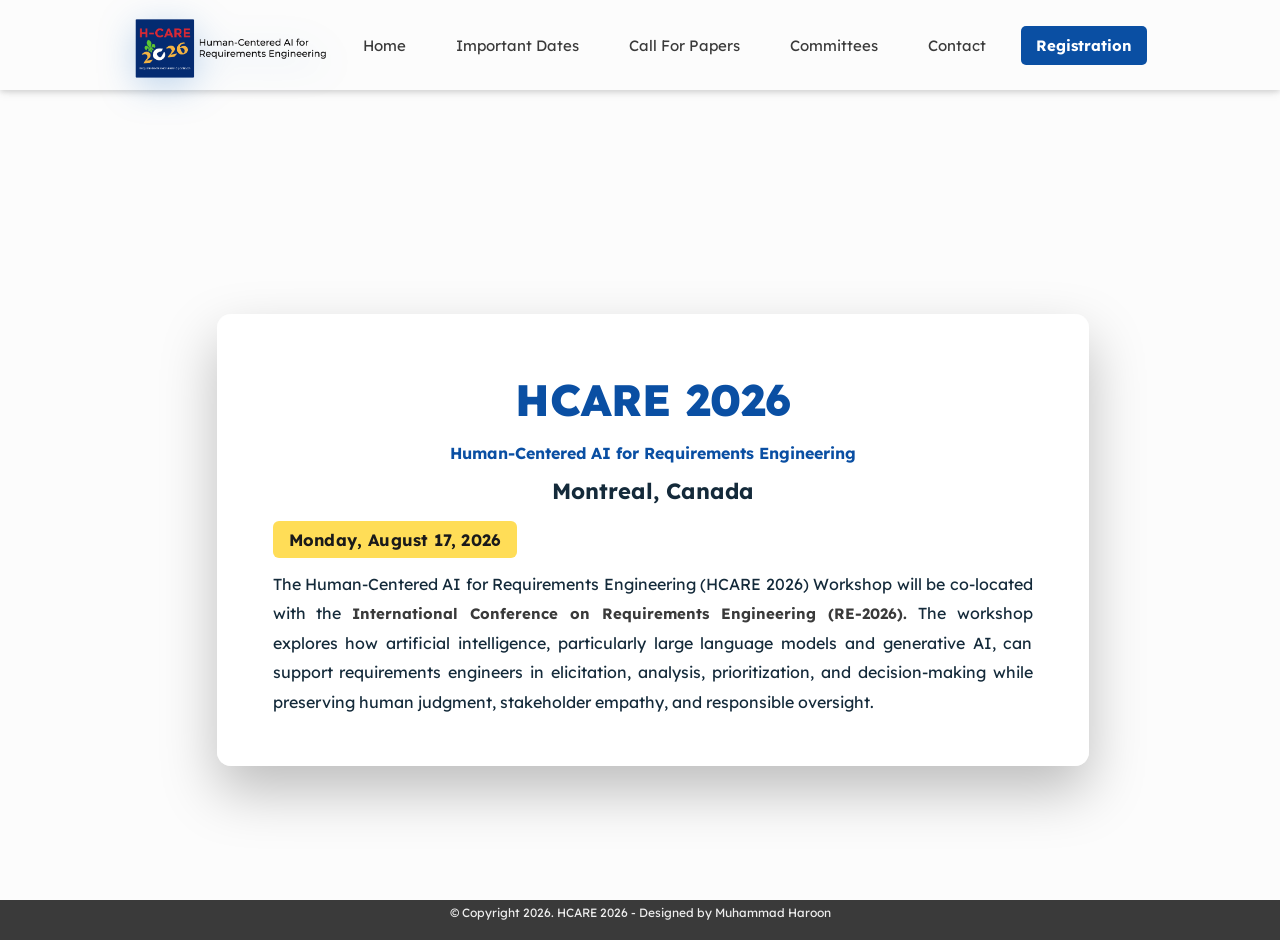
==== index.html @ 696bc007 "Update index.html" ====
<!DOCTYPE html>
<html lang="en">
<head>
  <meta charset="UTF-8">
  <meta name="viewport" content="width=device-width, initial-scale=1.0">
  <title>HCARE 2026</title>
  <link rel="stylesheet" href="style.css">
  <link rel="preconnect" href="https://fonts.googleapis.com">
  <link rel="preconnect" href="https://fonts.gstatic.com" crossorigin>
  <link href="https://fonts.googleapis.com/css2?family=Lexend:wght@100..900&family=Open+Sans:ital,wght@0,300..800;1,300..800&display=swap" rel="stylesheet">
  <link href='https://unpkg.com/boxicons@2.1.4/css/boxicons.min.css' rel='stylesheet'>
  <link rel="icon" href="images/tac-icon-blue-transparent.png" type="image/icon type">
  <script src="scripts.js" defer></script>

  <style>

/* ===== HERO CONTENT ===== */

#idea26-hero-fixed {
  position: relative;
  min-height: calc(100vh - 90px); /* accounts for navbar height */
  padding-top: 90px;              /* pushes content below navbar */
  display: flex;
  align-items: center;
  justify-content: center;
  overflow: hidden;
}

.idea26-hero-content {
  position: relative;
  z-index: 1;
  max-width: 900px;
  text-align: center;
  padding: 48px 56px;
  background: rgba(255, 255, 255, 0.88);
  border-radius: 14px;
  box-shadow: 0 25px 55px rgba(0,0,0,0.25);
}


/* ===== TEXT STYLING ===== */
.idea26-tag {
  display: block;
  font-weight: 700;
  color: #0a4fa3;
  letter-spacing: 1px;
  margin-bottom: 10px;
}

.idea26-title {
  font-size: 44px;
  line-height: 1.2;
  color: #0a4fa3;
  margin: 12px 0;
}



.idea26-location {
  font-size: 22px;
  font-weight: 700;
  color: #142a3a;
  margin-bottom: 16px;
}

.idea26-description {
  font-size: 16px;
  line-height: 1.85;
  color: #142a3a;
  max-width: 760px;
  margin: 0 auto;
}

.idea26-description_p {
  font-size: 16px;
  line-height: 1.85;
  color: #0a4fa3;
  max-width: 760px;
  margin: 0 auto;
}

/* ===== TITLE ===== */
#main-title {
  font-size: 32px;
  font-weight: 800;
  color: #1d3d55;
  margin-bottom: 24px;
  position: relative;
}

#main-title::after {
  content: "";
  width: 80px;
  height: 4px;
  background: #0a4fa3;
  display: block;
  margin: 12px auto 0;
  border-radius: 2px;
}

/* ===== TEXT ===== */
#main-text p {
  font-size: 16px;
  line-height: 1.85;
  margin-bottom: 18px;
  color: #333;
  text-align: justify;
}

#header {
    height: 90px;       /* EXACT navbar height */
    width: 100%;
}
.header {
    position: fixed;
    top: 0;
    left: 0;
    width: 100%;
    height: 90px;
    z-index: 9999;
    background: #fcfcfc;
}

.text-page {
  width: 80%;
  margin: 20px auto;
  padding-bottom: 20px; /* 👈 pushes footer down */
}
.idea26-date-highlight {
  margin: 12px 0;
}

.idea26-date-badge {
  display: inline-block;
  background-color: #ffdd57; /* jaune vif pour attirer l'oeil */
  color: #1a1a1a;
  font-weight: 700;
  font-size: 1.1rem;
  padding: 6px 16px;
  border-radius: 6px;
  letter-spacing: 0.3px;
}
  </style>
</head>
<body>

  <!-- Header is included here by JS - check scripts.js  -->
  <div id="header" class="header"></div>

  <main>
    <section class="cover" id="idea26-hero-fixed">
      <div class="idea26-hero-content">
        <h2 class="idea26-title">HCARE 2026</h2>
        <h1 class="idea26-description_p">Human-Centered AI for Requirements Engineering</h1>
        <h2 class="idea26-location">Montreal, Canada</h2>
        <p class="idea26-date-highlight">
          <span class="idea26-date-badge">Monday, August 17, 2026</span>
        </p>
        <p class="idea26-description">
          The Human-Centered AI for Requirements Engineering (HCARE 2026) Workshop will be co-located with the <strong>International Conference on Requirements Engineering (RE-2026).</strong> The workshop explores how artificial intelligence, particularly large language models and generative AI, can support requirements engineers in elicitation, analysis, prioritization, and decision-making while preserving human judgment, stakeholder empathy, and responsible oversight.
        </p>
      </div>
  </main>

  <!-- Footer is included here by JS - check scripts.js  -->
  <div id="footer"></div>

</body>
</html>
---- style.css ----
* {
    margin: 0;
    padding: 0;
    box-sizing: border-box;
    font-family: 'Lexend', sans-serif;
    font-size: 15px;
    color: #3a3a3a;
}

html {
    scroll-behavior: smooth;
    scroll-padding-top: 90px; /* Offset for sticky menu */
}

#header {
    top: 0;
    position: sticky;
}

header {
    height: 90px;
    font-weight: 400;
    background-color:#fcfcfc;;
    /* background-color: rgba(250, 250, 250, 0.85); */
    box-shadow: 0 2px 5px 0 rgba(0, 0, 0, 0.1), 0 2px 10px 0 rgba(0, 0, 0, 0.1);
    display: flex;
    justify-content: space-around;
    align-items: center;
}

nav {
    display: flex;
    justify-content: space-between;
    align-items: center;
    min-width: 80%;
}

nav ul {
    list-style: none;
    margin: 0;
    padding: 0;
    display: flex;
    align-items: center;
    flex-wrap: wrap;
}

nav ul li {
    position: relative; /* Required for dropdown positioning */
    margin: 0 10px;
}

nav ul li a {
    display: flex;
    text-decoration: none;
    padding: 10px 15px;
    border-radius: 5px;
    transition: background-color 0.3s;
}

nav ul li a:hover {
    background-color: #0092f6;
}

.link-btn {
    background-color: #0a4fa3;
    color: #fff;
    font-weight: bold;
    border-radius: 5px;
    padding: 10px 15px;
    text-decoration: none;
}

.link-btn:hover {
    background-color: #0a4fa3;
}

/* Dropdown Menu */
nav ul li ul.dropdown {
    display: none; /* Hide dropdown initially */
    position: absolute;
    top: 100%; /* Position below parent <li> */
    left: 0;
    background-color: white;
    box-shadow: 0 4px 6px rgba(0, 0, 0, 0.1);
    border-radius: 5px;
    padding: 10px 0;
    z-index: 1000;
}

nav ul li ul.dropdown li {
    width: 150px; /* Set a fixed width for dropdown items */
}

nav ul li ul.dropdown li a {
    padding: 10px 15px;
    display: block;
    text-align: left;
}

nav ul li ul.dropdown li a:hover {
    background-color: #f2f2f2;
}

/* Show Dropdown on Hover */
nav ul li:hover>ul.dropdown {
    display: block; /* Show dropdown when hovering over parent <li> */
}

footer {
    height: 40px;
    background: #3a3a3a;
    font-weight: 400;
    display: flex;
    justify-content: space-around;
    align-items: center;
}

footer a, footer p  {
    color: #eee;
    font-size: 12px;
    text-align: center;
}

.news {
    display: flex;
    flex-direction: column;
    list-style-type: none;
    line-height: 25px;

    /* Scroll */
    flex: 1;
    overflow-y: auto;
}

.news li {
    margin: 10px 0px;
    text-decoration: none;
}

.news a,
.text-page a {
    color: #f97c00;
}

main {
    display: flex;
    flex-direction: column;
    align-items: center;
    min-height: calc(100vh - 90px - 40px); /* Subtracts header and footer heights */
}

.cover { 
    
     display: flex; 
     height: calc(100vh - 90px); /* subtract menu height */ 
     align-items: center; 
     justify-content: right; 
     padding-left: 25px; 
     background-image: url("images/Canada_2.jpg"); 
     background-position: center; 
     background-size: center; 
     width: 100%;
     }

.cover-content {
    max-width: 50%;
    padding: 22px 22px;
    background-color: rgba(255, 255, 255, 0.85);
    border-radius: 5px;

    display: flex;
    flex-direction: column;
    align-items: flex-start;
    justify-content: flex-start;
}

.content-text p {
    
}

.sponsors {
    display: flex;
    align-items: center;
    justify-content: center;
    flex-direction: column;
    height: auto;
    padding: 45px 0px;
}

.sponsors div {
    display: flex;
    justify-content: flex-start;
    flex-wrap: wrap;
    width: 60%;
}

.sponsors h3 {
    font-size: 35px;
    padding: 20px 0px;
}

.sponsors img {
    width: 70%;
    max-height: 100px;
    max-width: 200px;
    margin: 25px 20px;
}

main h1 {
    font-size: 48px;
    color: #f97c00;
}

main h2 {
    font-size: 26px;
    color: #142a3a;
    font-weight: 800;
    margin: 8px 0px;
}

main h3 {
    font-size: 20px;
    color: #1d3d55;
    font-weight: 600;
    margin: 8px 0px;
}

main h4 {
    font-size: 18px;
    font-weight: 500;
    margin: 3px 0;
}

main p {
    line-height: 25px;
    margin: 8px 0;
}

p {
    text-align: justify;
    text-justify: inter-word;
    line-height: 1.8;
    margin-bottom: 15px;
}

.action-btn a {
    text-decoration: none;
    font-weight: bold;
    color: #fff;
}

.action-btn:hover {
    background-color: #0073c0;

}

.action-btn {
    padding: 10px 15px;
    margin-top: 20px;
    margin-bottom: 8px;
    background: #0092f6;
    color: #fff;
    outline: none;
    border: none;
    font-weight: bold;
    border-radius: 5px;
    transition: background-color 0.3s;
} */

.text-page {
    width: 80%;
    margin: 40px 0px;
}

.text-page ul {
    margin-left: 30px;
}

.text-page li {
    padding: 5px 0px;
}

.text-page p {
    font-weight: 400;
    line-height: 25px;
    margin: 15px 0;
}

.text-page h1 {
    margin: 25px 0px;
    font-size: 32px;
}

.text-page h2 {
    font-size: 26px;
    margin: 25px 0px;
}

.text-page h3 {
    margin: 25px 0px;
}

.content-box {
    display: flex;
    flex-direction: column;
    width: 100%;
    padding: 0px 20px 20px 20px;
    background-color: #fff;
    box-shadow: 0 2px 5px 0 rgba(0, 0, 0, 0.1), 0 2px 10px 0 rgba(0, 0, 0, 0.1);
    border-radius: 5px;
    margin: 15px 0px;
}

.table th {
    display: flex;
    justify-content: left;
}
.table tr{
    line-height: 30px;
}

.content-group {
    display: flex;
    justify-content: space-evenly;
    flex-wrap: wrap;
}

.content-box-small {
    display: flex;
    width:40%;
    flex-direction: column;
    padding: 0px 20px 20px 20px;
    background-color: #fff;
    box-shadow: 0 2px 5px 0 rgba(0, 0, 0, 0.1), 0 2px 10px 0 rgba(0, 0, 0, 0.1);
    border-radius: 5px;
    margin: 15px 0px;
}

.content-group img {
    display: flex;
    align-items: center;
    justify-content: center;
    flex-wrap: wrap;
    margin: 10px 10px;
    height: 46vh;
    max-width: 100%;
    border-radius: 5px;
    box-shadow: 0 2px 5px 0 rgba(0, 0, 0, 0.1), 0 2px 10px 0 rgba(0, 0, 0, 0.1);
}

.bx-menu {
    font-size: 30px;
}

.box-icon {
    display: none;
}

/* ==============================
   GLOBAL
   ============================== */
body {
  margin: 0;
  background-color: #fcfcfc;
  font-family: -apple-system, BlinkMacSystemFont, "Segoe UI", Roboto, Arial, sans-serif;
}
/* ==============================
   HERO SECTION
   ============================== */
.hero-logo {
  display: flex;
  justify-content: center;
  align-items: center;
  padding: 15px 0 15px;
}

.hero-logo-svg {
  height: 90px;
  width: auto;
  filter: drop-shadow(0 8px 18px rgba(0, 91, 187, 0.25));
}

/* ==============================
   OUTER RING ANIMATION
   ============================== */
.hero-logo-svg .outer-ring {
  transform-origin: center;
  animation: ringPulse 5s ease-in-out infinite;
}

@keyframes ringPulse {
  0% {
    stroke-width: 6;
  }
  50% {
    stroke-width: 9;
  }
  100% {
    stroke-width: 6;
  }
}

/* ==============================
   TEXT ROTATION (SUBTLE)
   ============================== */
.hero-logo-svg .ring-text {
  transform-origin: center;
  animation: textRotate 28s linear infinite;
}

@keyframes textRotate {
  from {
    transform: rotate(0deg);
  }
  to {
    transform: rotate(360deg);
  }
}

/* ==============================
   IDEA-ARCH 2026 YEAR ANIMATION
   ============================== */
.hero-logo-svg .year-2026 {
  animation: yearGlow 3.5s ease-in-out infinite;
}

@keyframes yearGlow {
  0% {
    fill: #0b4f6c;
    opacity: 0.7;
  }
  50% {
    fill: #007bff;
    opacity: 1;
  }
  100% {
    fill: #0b4f6c;
    opacity: 0.7;
  }
}

/* ==============================
   HOVER (HERO ONLY)
   ============================== */
.hero-logo-svg:hover {
  transform: scale(1.06);
  transition: transform 0.4s ease;
}

@media only screen and (max-width: 1024px) {

    header {
        position: fixed;
    }

    nav {
        width: 100%;
    }

    .box-icon {
        display: flex;
        position: fixed;
        top: 22px;
        right: 20px;
        z-index: 11000;
        cursor: pointer;
    }

    nav ul {
        position: fixed;
        top: 90px;
        left: 0;
        width: 100%;
        height: calc(100vh - 90px);
        background-color: #ffffff;

        display: none;
        flex-direction: column;
        align-items: stretch;

        padding: 10px 0;
        overflow-y: auto;

        box-shadow: 0 10px 25px rgba(0,0,0,.2);
        z-index: 10000;
    }

    nav ul.showmenu {
        display: flex;
    }

    nav ul li {
        margin: 0;
    }

    nav ul li a {
        padding: 14px 22px;
        font-size: 16px;
        width: 100%;
    }

    nav ul li a.link-btn {
        margin: 12px 20px;
        text-align: center;
    }

    /* MOBILE DROPDOWN */
    nav ul li ul.dropdown {
        position: static;
        display: none;
        width: 100%;
        background: #f6f7fb;
        box-shadow: none;
    }

    nav ul li.open ul.dropdown {
        display: block;
    }
}
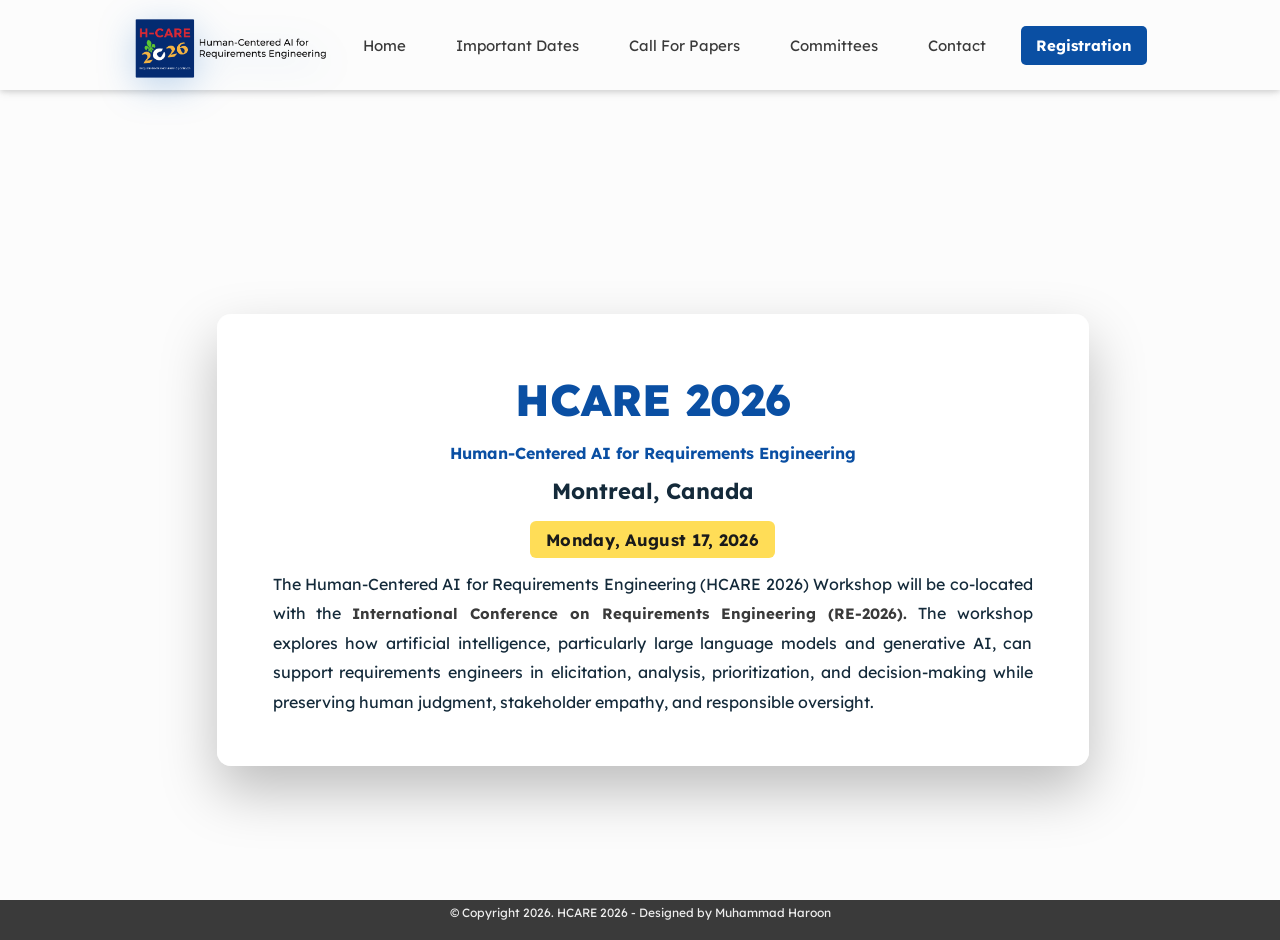
==== commit 68a87e5f: "Update index.html enphase the date" ====
--- a/index.html
+++ b/index.html
@@ -126,8 +126,11 @@
   margin: 20px auto;
   padding-bottom: 20px; /* 👈 pushes footer down */
 }
-.idea26-date-highlight {
+  .idea26-date-highlight {
   margin: 12px 0;
+  text-align: center;
+  display: flex;
+  justify-content: center;
 }
 
 .idea26-date-badge {
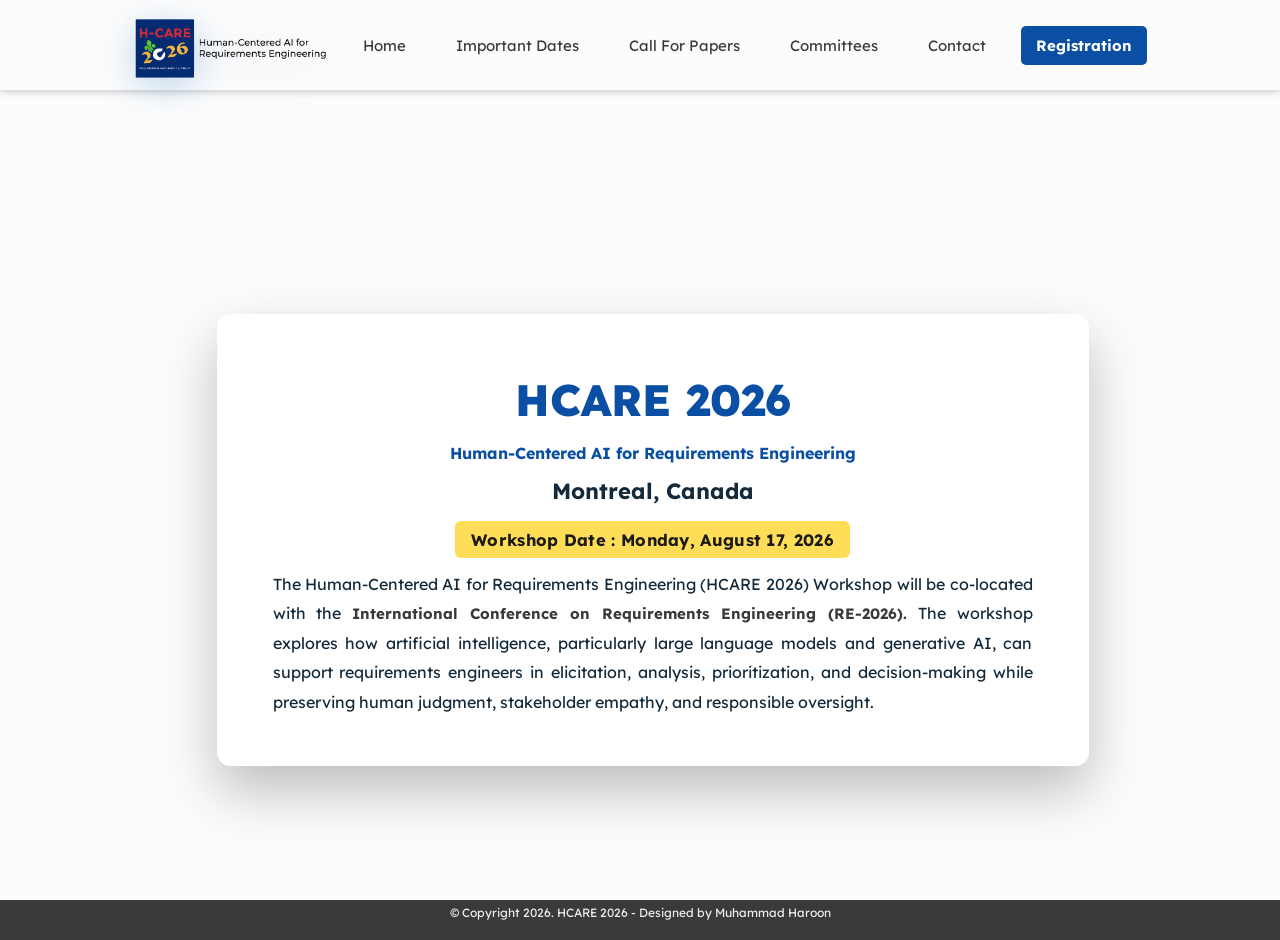
==== commit 2ad926d7: "Update index.html" ====
--- a/index.html
+++ b/index.html
@@ -157,7 +157,7 @@
         <h1 class="idea26-description_p">Human-Centered AI for Requirements Engineering</h1>
         <h2 class="idea26-location">Montreal, Canada</h2>
         <p class="idea26-date-highlight">
-          <span class="idea26-date-badge">Monday, August 17, 2026</span>
+          <span class="idea26-date-badge"> Workshop Date : Monday, August 17, 2026</span>
         </p>
         <p class="idea26-description">
           The Human-Centered AI for Requirements Engineering (HCARE 2026) Workshop will be co-located with the <strong>International Conference on Requirements Engineering (RE-2026).</strong> The workshop explores how artificial intelligence, particularly large language models and generative AI, can support requirements engineers in elicitation, analysis, prioritization, and decision-making while preserving human judgment, stakeholder empathy, and responsible oversight.
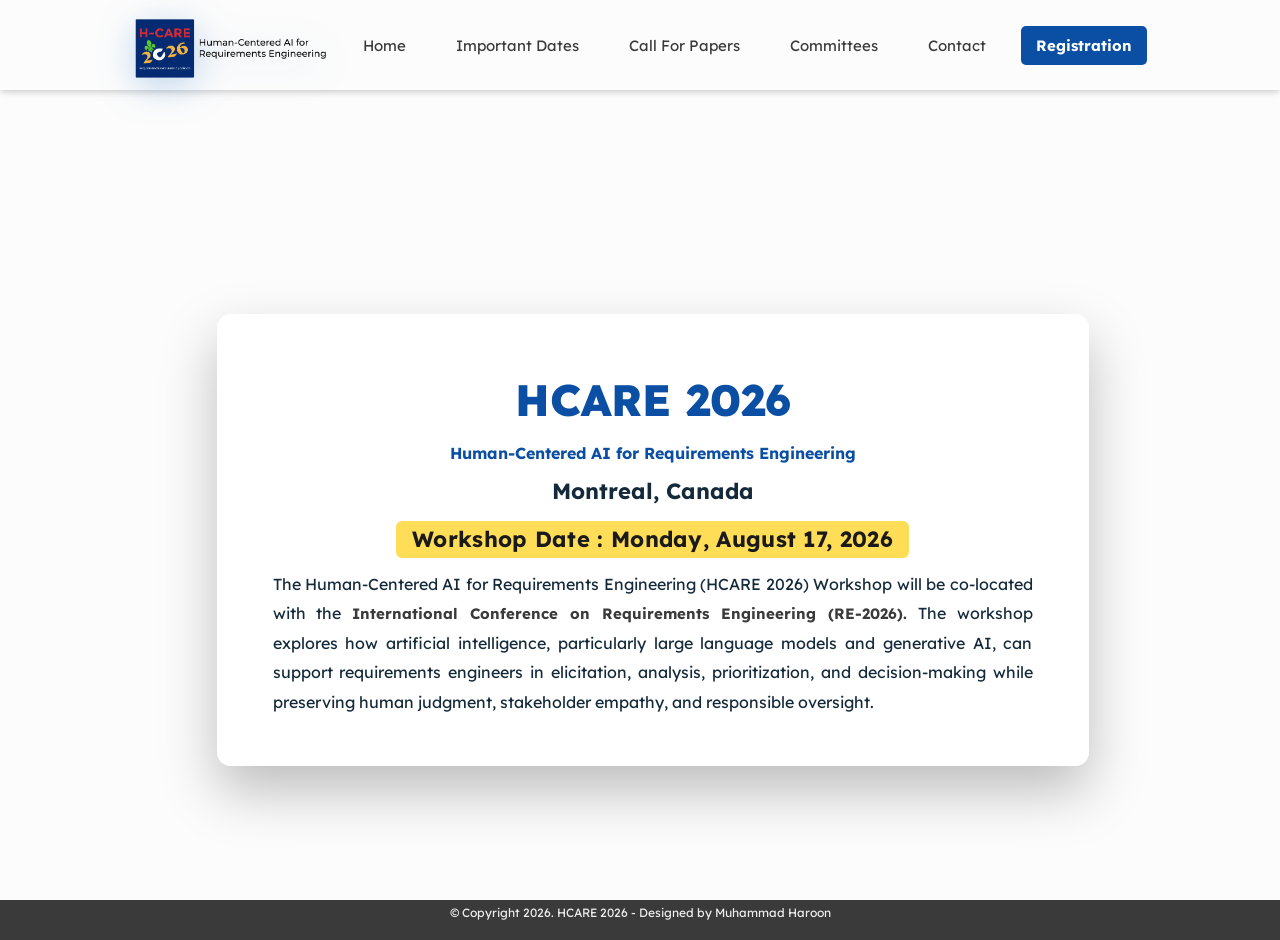
==== commit 16a7639b: "Update index.html" ====
--- a/index.html
+++ b/index.html
@@ -138,7 +138,7 @@
   background-color: #ffdd57; /* jaune vif pour attirer l'oeil */
   color: #1a1a1a;
   font-weight: 700;
-  font-size: 1.1rem;
+  font-size: 22px;
   padding: 6px 16px;
   border-radius: 6px;
   letter-spacing: 0.3px;
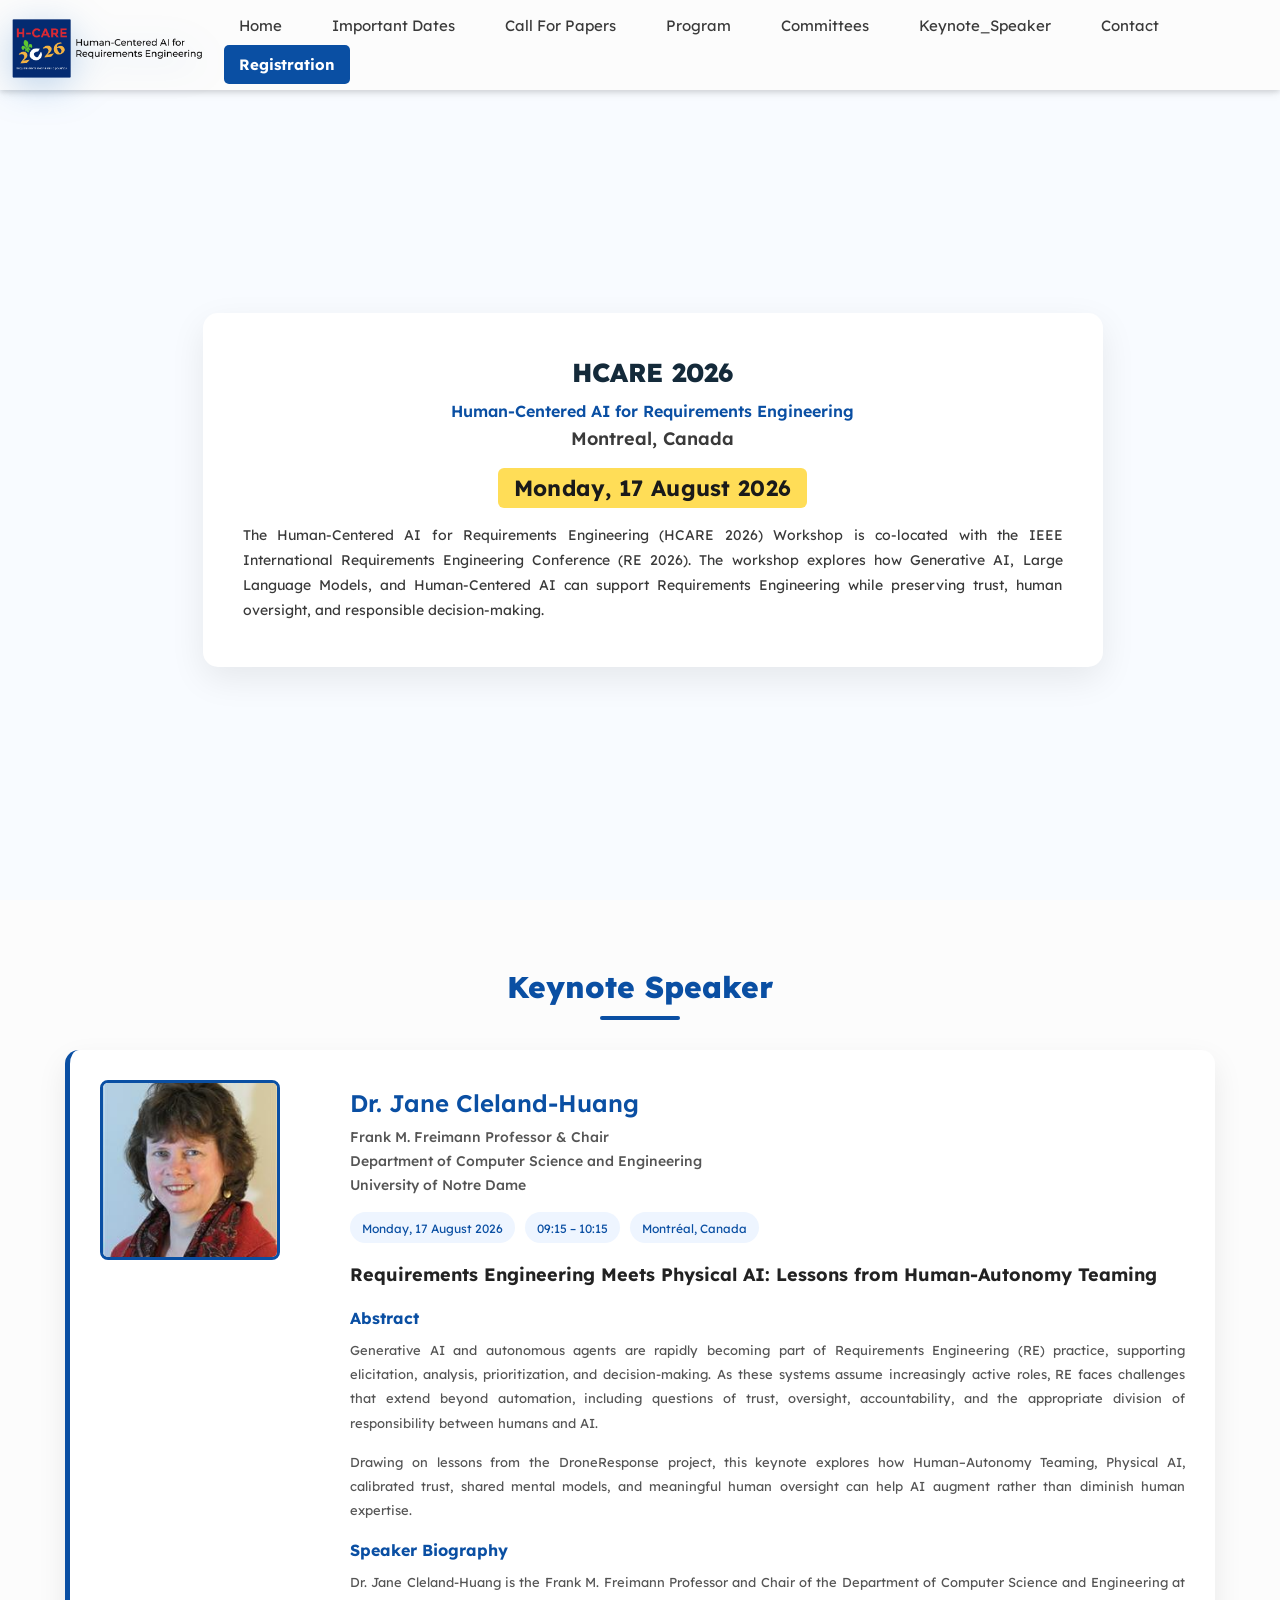
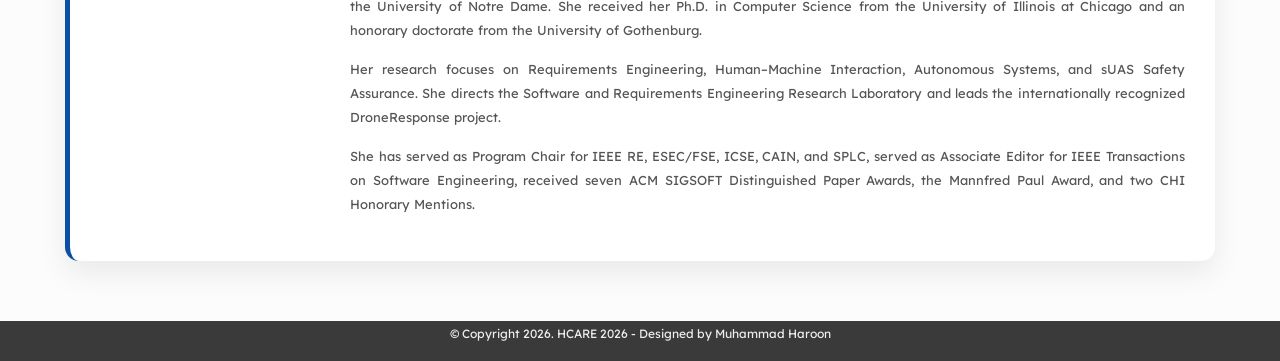
==== commit 470c885b: "Update index.html" ====
--- a/index.html
+++ b/index.html
@@ -16,25 +16,60 @@
 
 /* ===== HERO CONTENT ===== */
 
-#idea26-hero-fixed {
-  position: relative;
-  min-height: calc(100vh - 90px); /* accounts for navbar height */
-  padding-top: 90px;              /* pushes content below navbar */
-  display: flex;
-  align-items: center;
-  justify-content: center;
-  overflow: hidden;
-}
-
-.idea26-hero-content {
-  position: relative;
-  z-index: 1;
-  max-width: 900px;
-  text-align: center;
-  padding: 48px 56px;
-  background: rgba(255, 255, 255, 0.88);
-  border-radius: 14px;
-  box-shadow: 0 25px 55px rgba(0,0,0,0.25);
+#idea26-hero-fixed{
+
+padding-top:10px;
+
+padding-bottom:20px;
+
+min-height:320px;
+
+display:flex;
+
+justify-content:center;
+
+align-items:center;
+
+background:#f8fbff;
+
+}
+
+.idea26-hero-content{
+
+max-width:900px;
+
+padding:35px 40px;
+
+text-align:center;
+
+background:white;
+
+border-radius:15px;
+
+box-shadow:0 12px 35px rgba(0,0,0,.08);
+
+animation:fadeDown .9s ease;
+
+}
+
+@keyframes fadeDown{
+
+from{
+
+opacity:0;
+
+transform:translateY(-30px);
+
+}
+
+to{
+
+opacity:1;
+
+transform:translateY(0);
+
+}
+
 }
 
 
@@ -47,28 +82,43 @@
   margin-bottom: 10px;
 }
 
-.idea26-title {
-  font-size: 44px;
-  line-height: 1.2;
-  color: #0a4fa3;
-  margin: 12px 0;
-}
-
-
-
-.idea26-location {
-  font-size: 22px;
-  font-weight: 700;
-  color: #142a3a;
-  margin-bottom: 16px;
-}
-
-.idea26-description {
-  font-size: 16px;
-  line-height: 1.85;
-  color: #142a3a;
-  max-width: 760px;
-  margin: 0 auto;
+.idea26-description_p{
+
+font-size:18px;
+
+font-weight:600;
+
+color:#0a4fa3;
+
+margin-bottom:10px;
+
+}
+
+.idea26-location{
+
+font-size:18px;
+
+font-weight:600;
+
+margin-bottom:18px;
+
+}
+
+.idea26-date-badge{
+
+font-size:16px;
+
+padding:8px 18px;
+
+}
+.idea26-description{
+
+font-size:14px;
+
+line-height:1.8;
+
+margin-top:15px;
+
 }
 
 .idea26-description_p {
@@ -143,6 +193,250 @@
   border-radius: 6px;
   letter-spacing: 0.3px;
 }
+
+/*=====================================================*/
+/* HOMEPAGE KEYNOTE */
+/*=====================================================*/
+
+.homepage-keynote{
+
+max-width:1150px;
+
+margin:60px auto;
+
+animation:fadeUp .8s ease;
+
+}
+
+.homepage-title{
+
+font-size:30px;
+
+color:#0a4fa3;
+
+margin-bottom:30px;
+
+text-align:center;
+
+}
+
+.homepage-title::after{
+
+content:"";
+
+display:block;
+
+width:80px;
+
+height:4px;
+
+background:#0a4fa3;
+
+margin:10px auto;
+
+border-radius:20px;
+
+}
+
+.homepage-keynote-card{
+
+display:flex;
+
+gap:30px;
+
+align-items:flex-start;
+
+background:#fff;
+
+padding:30px;
+
+border-radius:14px;
+
+border-left:5px solid #0a4fa3;
+
+box-shadow:0 12px 30px rgba(0,0,0,.08);
+
+transition:.35s;
+
+}
+
+.homepage-keynote-card:hover{
+
+transform:translateY(-5px);
+
+box-shadow:0 20px 40px rgba(0,0,0,.15);
+
+}
+
+.homepage-keynote-image{
+
+width:220px;
+
+flex-shrink:0;
+
+}
+
+.homepage-keynote-image img{
+
+width:180px;
+
+height:180px;
+
+object-fit:cover;
+
+border-radius:8px;
+
+border:3px solid #0a4fa3;
+
+transition:.35s;
+
+}
+
+.homepage-keynote-card:hover img{
+
+transform:scale(1.05);
+
+}
+
+.homepage-keynote-content{
+
+flex:1;
+
+}
+
+.homepage-keynote-content h3{
+
+font-size:24px;
+
+color:#0a4fa3;
+
+margin-bottom:8px;
+
+}
+
+.homepage-keynote-content h4{
+
+font-size:14px;
+
+font-weight:500;
+
+color:#555;
+
+line-height:1.7;
+
+margin-bottom:15px;
+
+}
+
+.speaker-info-row{
+
+display:flex;
+
+flex-wrap:wrap;
+
+gap:10px;
+
+margin-bottom:18px;
+
+}
+
+.speaker-info-row span{
+
+background:#eef5ff;
+
+padding:6px 12px;
+
+font-size:12px;
+
+border-radius:20px;
+
+color:#0a4fa3;
+
+}
+
+.homepage-keynote-content h5{
+
+font-size:18px;
+
+line-height:1.5;
+
+color:#222;
+
+margin-bottom:20px;
+
+}
+
+.homepage-keynote-content h6{
+
+font-size:16px;
+
+color:#0a4fa3;
+
+margin-top:18px;
+
+margin-bottom:10px;
+
+}
+
+.homepage-keynote-content p{
+
+font-size:13px;
+
+line-height:1.85;
+
+text-align:justify;
+
+color:#555;
+
+margin-bottom:15px;
+
+}
+
+@keyframes fadeUp{
+
+from{
+
+opacity:0;
+
+transform:translateY(30px);
+
+}
+
+to{
+
+opacity:1;
+
+transform:translateY(0);
+
+}
+
+}
+
+@media(max-width:900px){
+
+.homepage-keynote-card{
+
+flex-direction:column;
+
+}
+
+.homepage-keynote-image{
+
+width:100%;
+
+text-align:center;
+
+}
+
+.homepage-keynote-image img{
+
+width:170px;
+
+height:170px;
+
+}
+
+}
   </style>
 </head>
 <body>
@@ -153,17 +447,175 @@
   <main>
     <section class="cover" id="idea26-hero-fixed">
       <div class="idea26-hero-content">
-        <h2 class="idea26-title">HCARE 2026</h2>
-        <h1 class="idea26-description_p">Human-Centered AI for Requirements Engineering</h1>
-        <h2 class="idea26-location">Montreal, Canada</h2>
-        <p class="idea26-date-highlight">
-          <span class="idea26-date-badge"> Workshop Date : Monday, August 17, 2026</span>
+
+<h2 class="idea26-title">
+
+HCARE 2026
+
+</h2>
+
+<h3 class="idea26-description_p">
+
+Human-Centered AI for Requirements Engineering
+
+</h3>
+
+<div class="idea26-location">
+
+Montreal, Canada
+
+</div>
+
+<div class="idea26-date-highlight">
+
+<span class="idea26-date-badge">
+
+Monday, 17 August 2026
+
+</span>
+
+</div>
+
+<p class="idea26-description">
+
+The Human-Centered AI for Requirements Engineering (HCARE 2026)
+Workshop is co-located with the IEEE International Requirements
+Engineering Conference (RE 2026). The workshop explores how
+Generative AI, Large Language Models, and Human-Centered AI
+can support Requirements Engineering while preserving trust,
+human oversight, and responsible decision-making.
+
+</p>
+
+</div>
+    </section>
+
+<!-- ===================================================== -->
+<!-- KEYNOTE SPEAKER -->
+<!-- ===================================================== -->
+
+<section class="homepage-keynote">
+
+<h2 class="homepage-title">
+    Keynote Speaker
+</h2>
+
+<div class="homepage-keynote-card">
+
+    <div class="homepage-keynote-image">
+
+        <img src="images/JaneHeadShot.jpg"
+             alt="Dr. Jane Cleland-Huang">
+
+    </div>
+
+    <div class="homepage-keynote-content">
+
+        <h3>
+            Dr. Jane Cleland-Huang
+        </h3>
+
+        <h4>
+            Frank M. Freimann Professor & Chair<br>
+            Department of Computer Science and Engineering<br>
+            University of Notre Dame
+        </h4>
+
+        <div class="speaker-info-row">
+
+            <span>
+                <i class="fa-solid fa-calendar-days"></i>
+                Monday, 17 August 2026
+            </span>
+
+            <span>
+                <i class="fa-solid fa-clock"></i>
+                09:15 – 10:15
+            </span>
+
+            <span>
+                <i class="fa-solid fa-location-dot"></i>
+                Montréal, Canada
+            </span>
+
+        </div>
+
+        <h5>
+
+Requirements Engineering Meets Physical AI:
+Lessons from Human-Autonomy Teaming
+
+        </h5>
+
+        <h6>Abstract</h6>
+
+        <p>
+
+Generative AI and autonomous agents are rapidly becoming part of
+Requirements Engineering (RE) practice, supporting elicitation,
+analysis, prioritization, and decision-making. As these systems
+assume increasingly active roles, RE faces challenges that extend
+beyond automation, including questions of trust, oversight,
+accountability, and the appropriate division of responsibility
+between humans and AI.
+
         </p>
-        <p class="idea26-description">
-          The Human-Centered AI for Requirements Engineering (HCARE 2026) Workshop will be co-located with the <strong>International Conference on Requirements Engineering (RE-2026).</strong> The workshop explores how artificial intelligence, particularly large language models and generative AI, can support requirements engineers in elicitation, analysis, prioritization, and decision-making while preserving human judgment, stakeholder empathy, and responsible oversight.
+
+        <p>
+
+Drawing on lessons from the DroneResponse project,
+this keynote explores how Human–Autonomy Teaming,
+Physical AI, calibrated trust, shared mental models,
+and meaningful human oversight can help AI augment
+rather than diminish human expertise.
+
         </p>
-      </div>
-  </main>
+
+        <h6>Speaker Biography</h6>
+
+        <p>
+
+Dr. Jane Cleland-Huang is the Frank M. Freimann Professor
+and Chair of the Department of Computer Science and Engineering
+at the University of Notre Dame.
+
+She received her Ph.D. in Computer Science from the
+University of Illinois at Chicago and an honorary doctorate
+from the University of Gothenburg.
+
+        </p>
+
+        <p>
+
+Her research focuses on Requirements Engineering,
+Human–Machine Interaction, Autonomous Systems,
+and sUAS Safety Assurance.
+
+She directs the Software and Requirements Engineering
+Research Laboratory and leads the internationally recognized
+DroneResponse project.
+
+        </p>
+
+        <p>
+
+She has served as Program Chair for IEEE RE,
+ESEC/FSE, ICSE, CAIN, and SPLC,
+served as Associate Editor for IEEE Transactions on Software Engineering,
+received seven ACM SIGSOFT Distinguished Paper Awards,
+the Mannfred Paul Award,
+and two CHI Honorary Mentions.
+
+        </p>
+
+    </div>
+
+</div>
+
+</section>
+
+</main>
+
 
   <!-- Footer is included here by JS - check scripts.js  -->
   <div id="footer"></div>
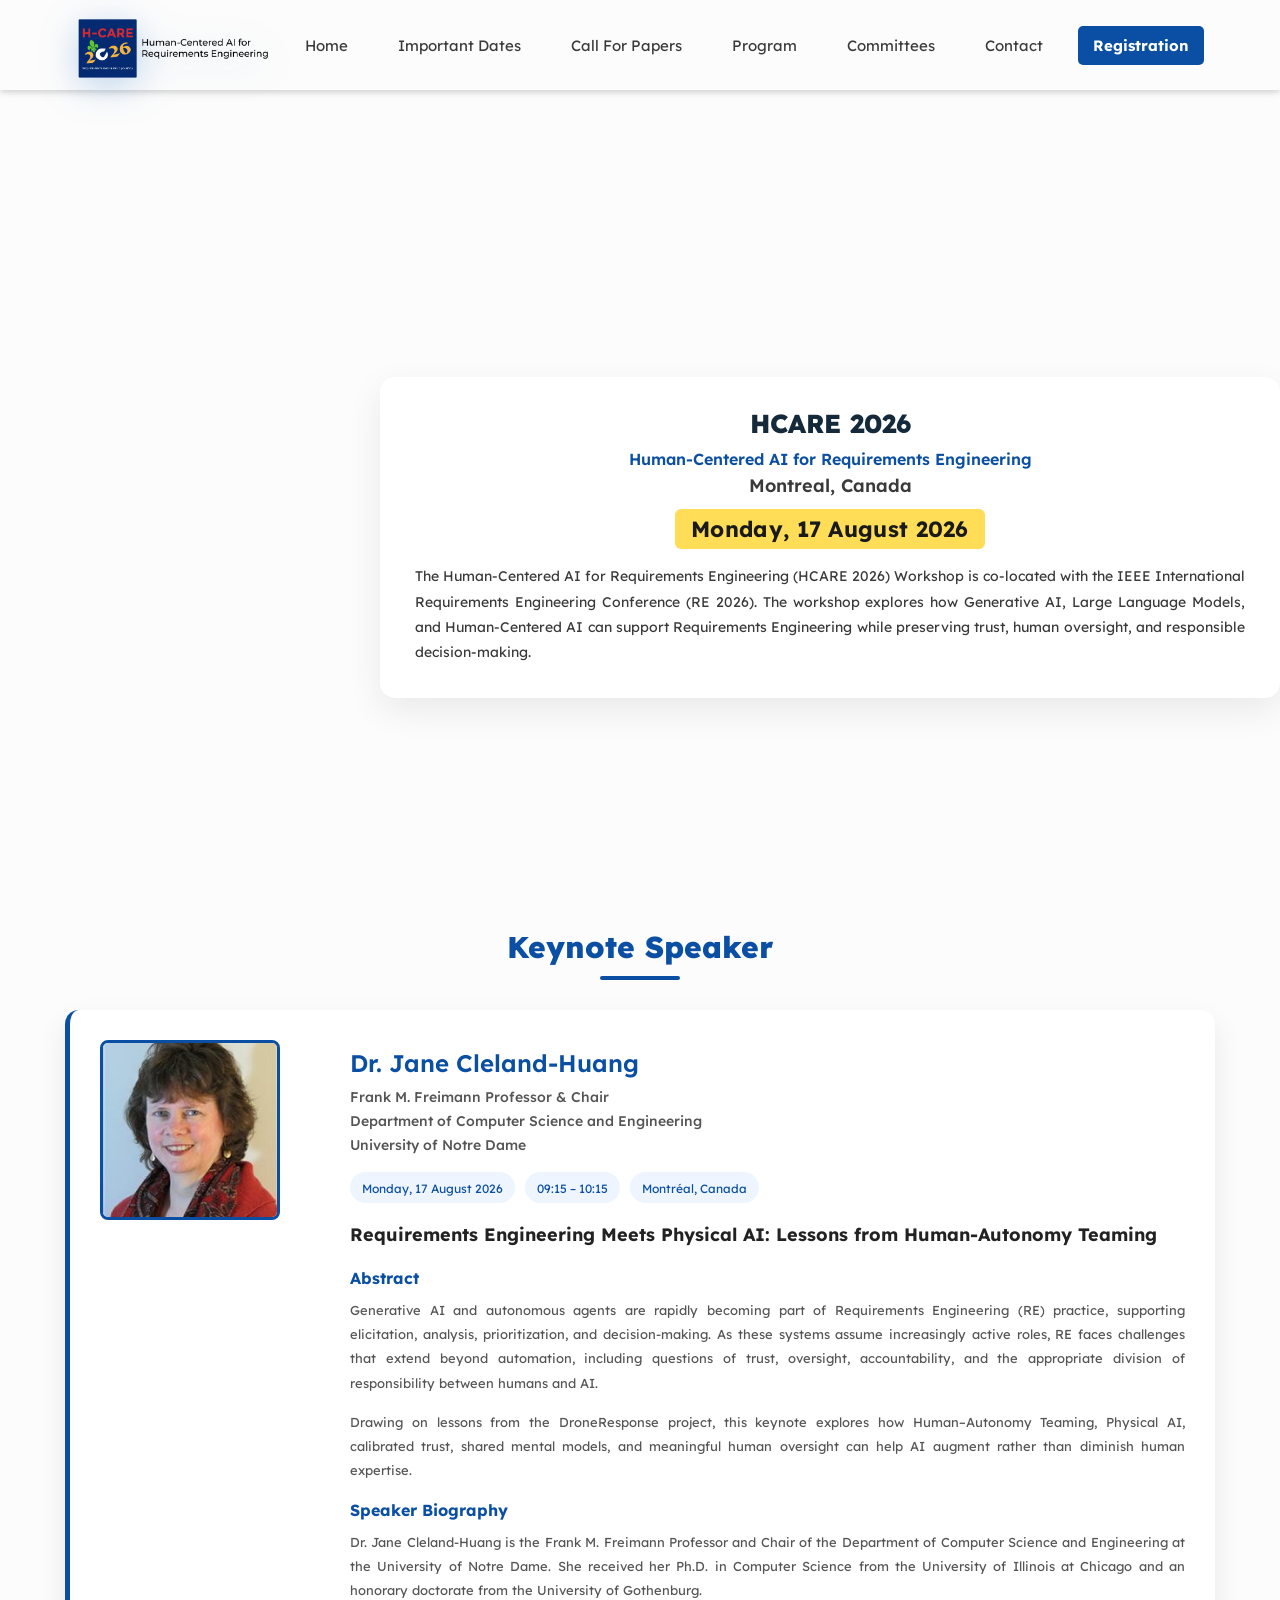
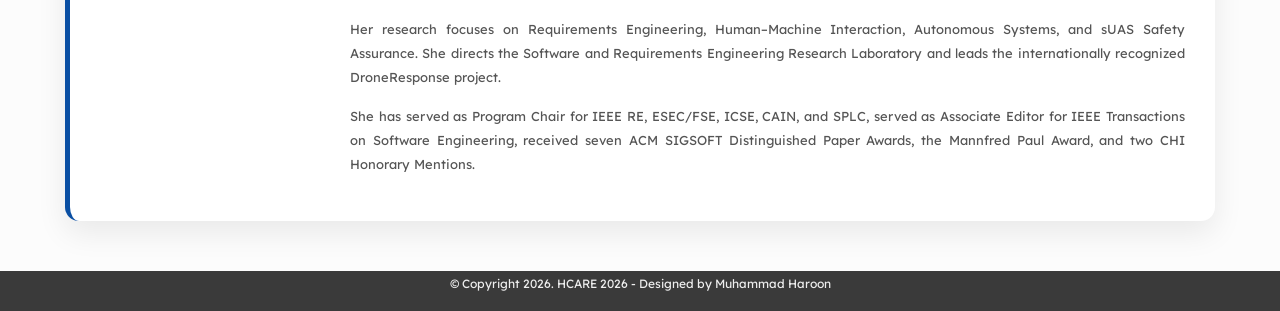
==== commit 0d9e19ba: "Update index.html" ====
--- a/index.html
+++ b/index.html
@@ -18,27 +18,20 @@
 
 #idea26-hero-fixed{
 
-padding-top:10px;
-
-padding-bottom:20px;
-
-min-height:320px;
-
-display:flex;
-
-justify-content:center;
-
-align-items:center;
-
-background:#f8fbff;
-
-}
+padding-top:95px;
+
+padding-bottom:10px;
+
+min-height:180px;
+
+}
+
 
 .idea26-hero-content{
 
 max-width:900px;
 
-padding:35px 40px;
+padding:25px 35px;
 
 text-align:center;
 
@@ -71,7 +64,6 @@
 }
 
 }
-
 
 /* ===== TEXT STYLING ===== */
 .idea26-tag {
@@ -84,23 +76,23 @@
 
 .idea26-description_p{
 
+font-size:10px;
+
+font-weight:600;
+
+color:#0a4fa3;
+
+margin-bottom:10px;
+
+}
+
+.idea26-location{
+
 font-size:18px;
 
 font-weight:600;
 
-color:#0a4fa3;
-
 margin-bottom:10px;
-
-}
-
-.idea26-location{
-
-font-size:18px;
-
-font-weight:600;
-
-margin-bottom:18px;
 
 }
 
@@ -127,6 +119,12 @@
   color: #0a4fa3;
   max-width: 760px;
   margin: 0 auto;
+}
+
+.idea26-title{
+
+margin:5px 0;
+
 }
 
 /* ===== TITLE ===== */
@@ -202,9 +200,10 @@
 
 max-width:1150px;
 
-margin:60px auto;
+margin:20px auto 50px;
 
 animation:fadeUp .8s ease;
+
 
 }
 
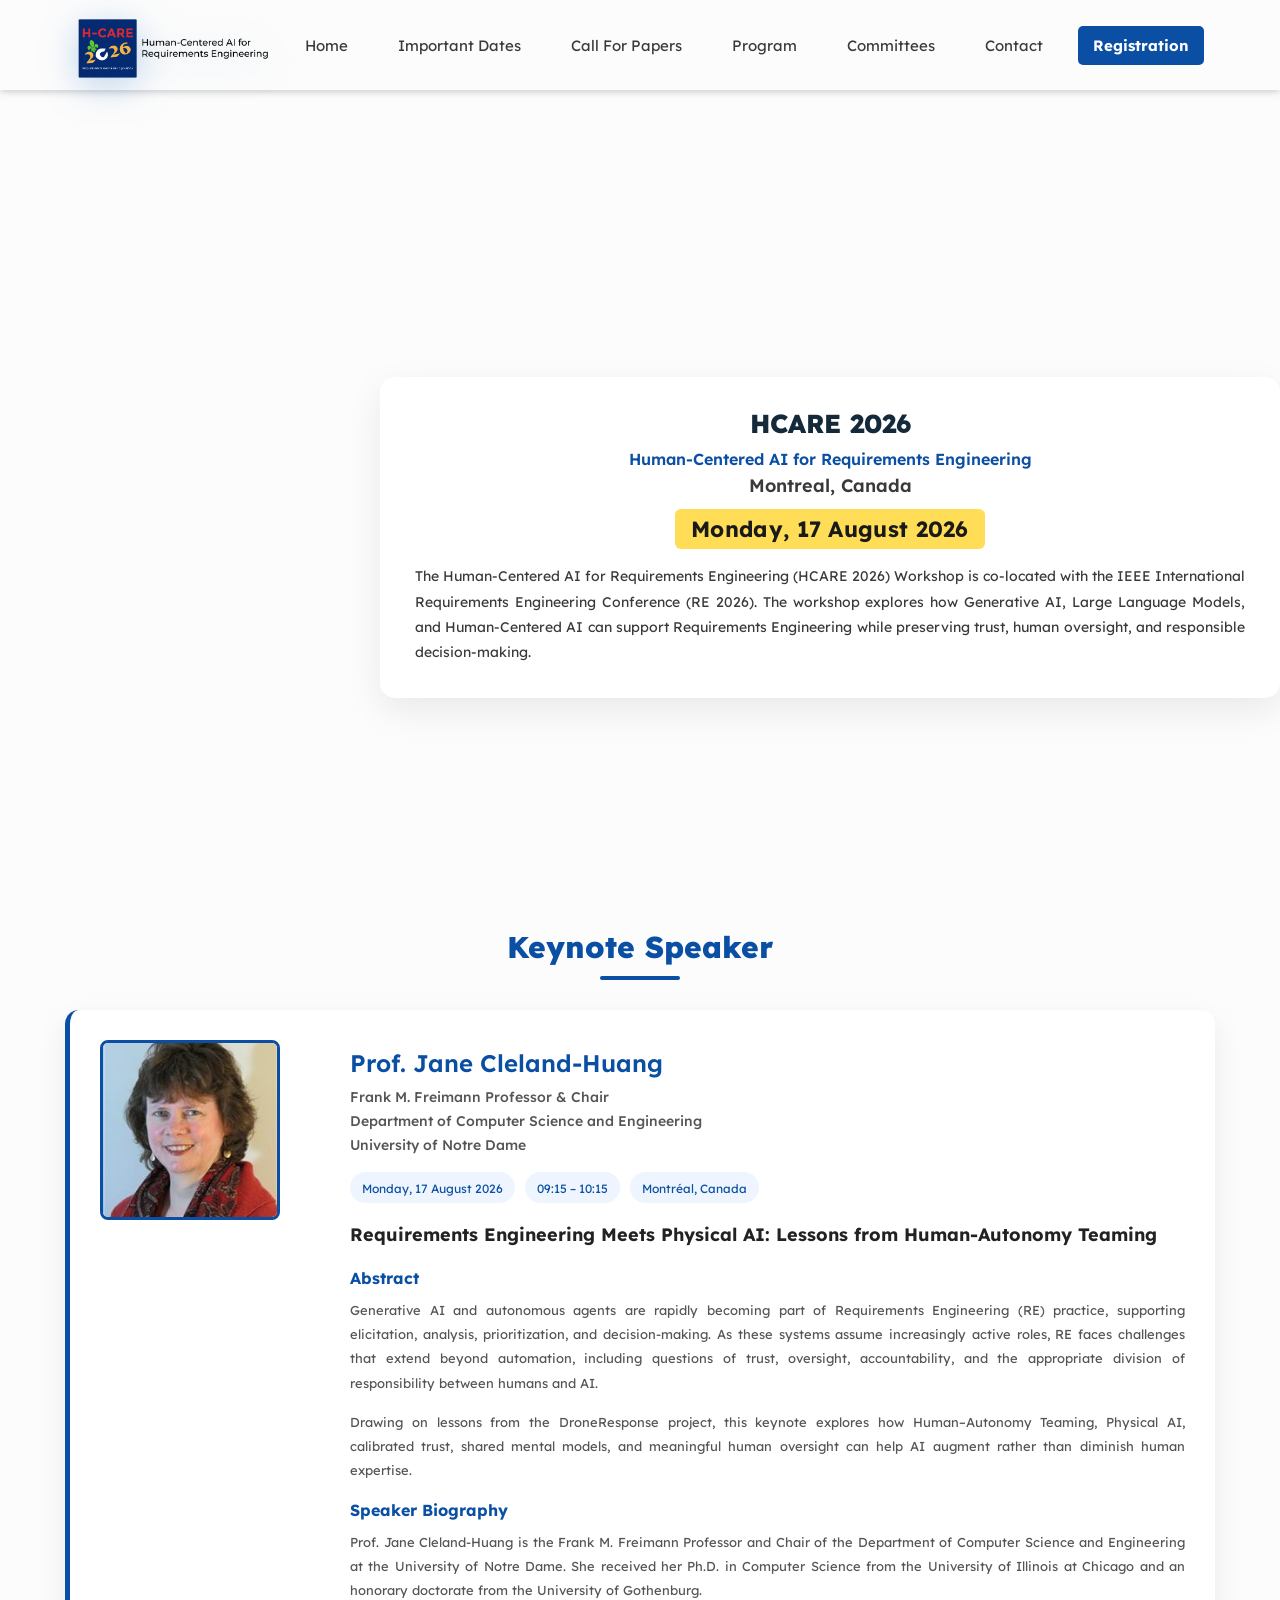
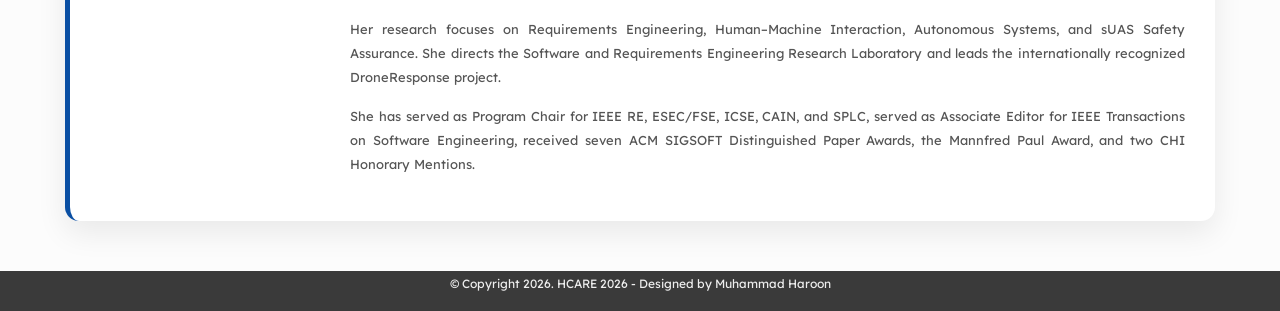
==== commit 9cee8815: "Update index.html" ====
--- a/index.html
+++ b/index.html
@@ -511,7 +511,7 @@
     <div class="homepage-keynote-content">
 
         <h3>
-            Dr. Jane Cleland-Huang
+            Prof. Jane Cleland-Huang
         </h3>
 
         <h4>
@@ -574,7 +574,7 @@
 
         <p>
 
-Dr. Jane Cleland-Huang is the Frank M. Freimann Professor
+Prof. Jane Cleland-Huang is the Frank M. Freimann Professor
 and Chair of the Department of Computer Science and Engineering
 at the University of Notre Dame.
 
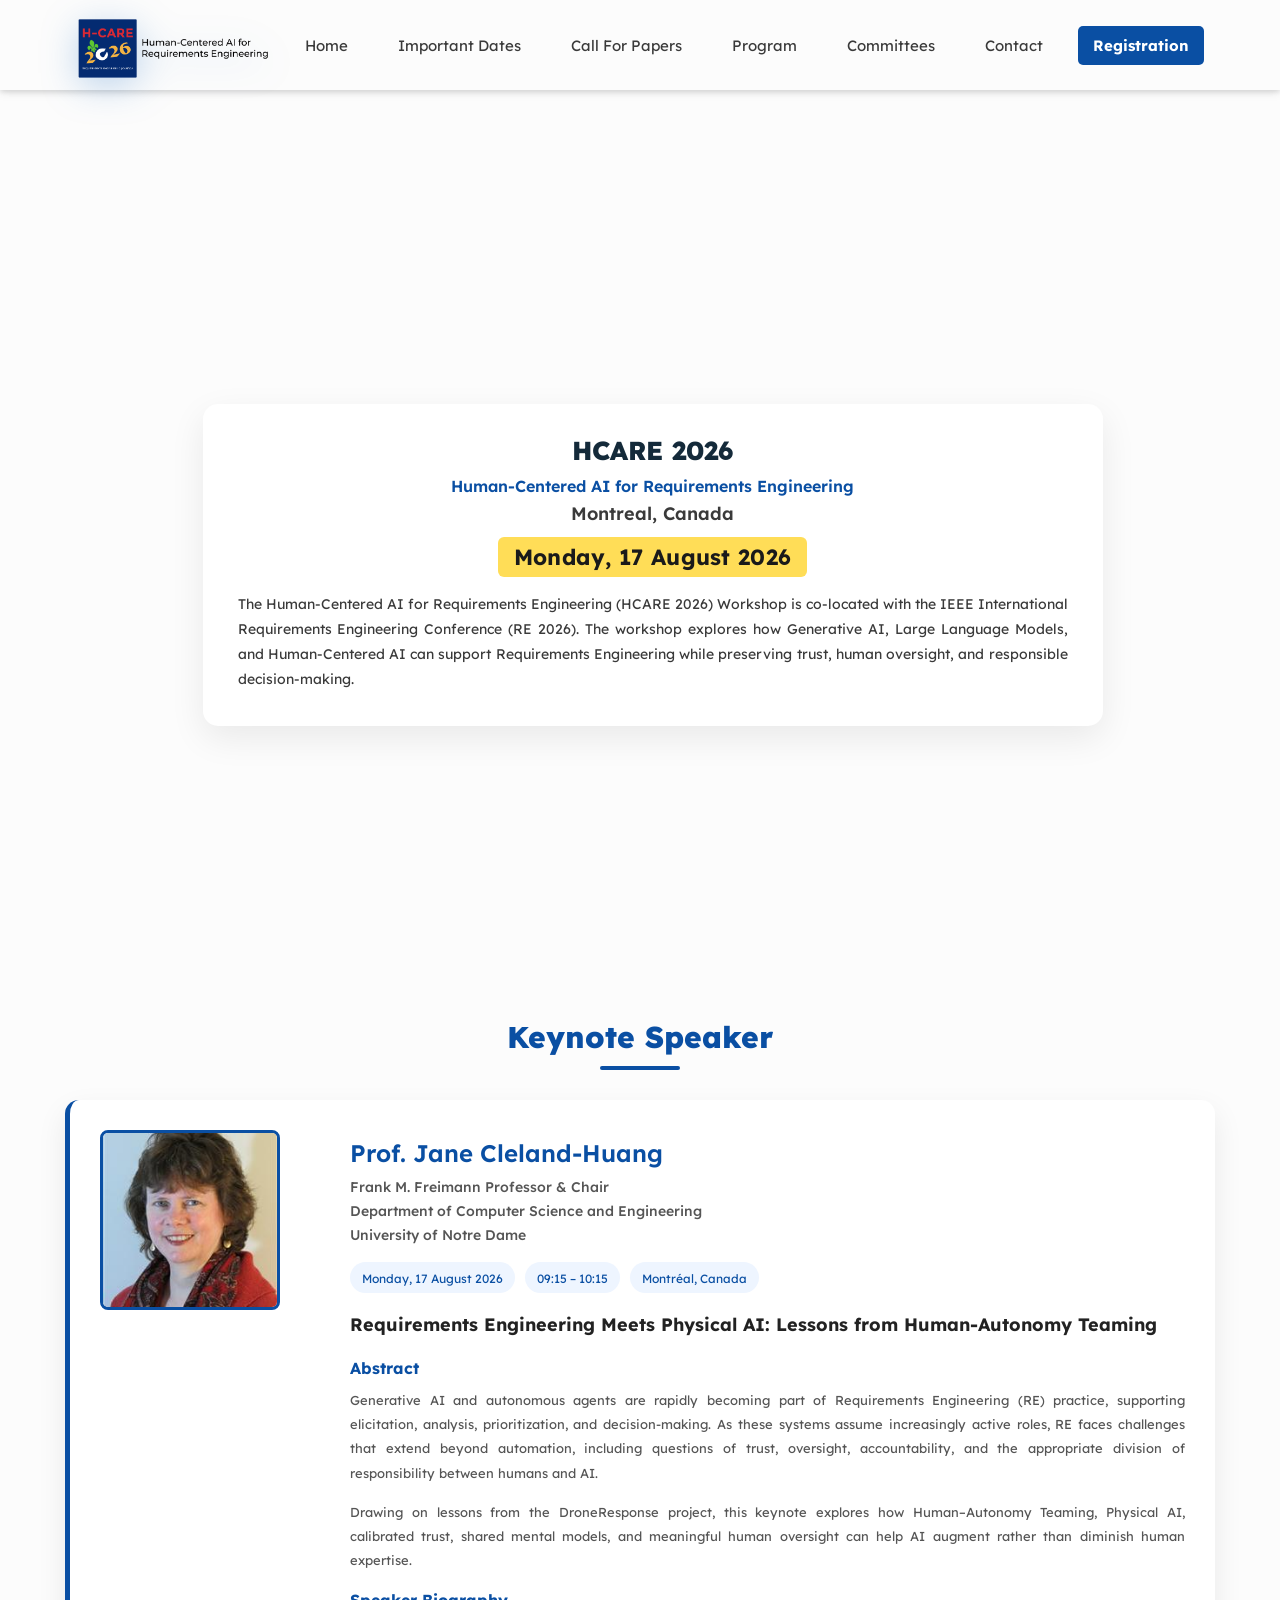
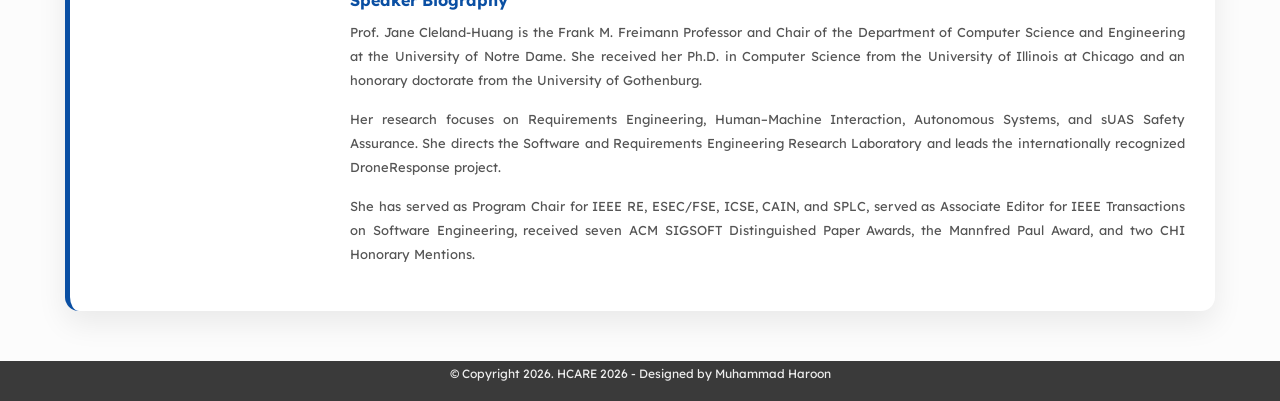
==== commit fb063328: "Update index.html" ====
--- a/index.html
+++ b/index.html
@@ -15,17 +15,15 @@
   <style>
 
 /* ===== HERO CONTENT ===== */
-
-#idea26-hero-fixed{
-
-padding-top:95px;
-
-padding-bottom:10px;
-
-min-height:180px;
-
-}
-
+#idea26-hero-fixed {
+  padding-top: 90px;      /* clears the fixed 90px header */
+  min-height: 100vh;      /* fills the screen so it's actually centerable */
+  display: flex;
+  align-items: center;    /* vertical centering */
+  justify-content: center;/* horizontal centering */
+  box-sizing: border-box;
+  padding-bottom: 40px;
+}
 
 .idea26-hero-content{
 
